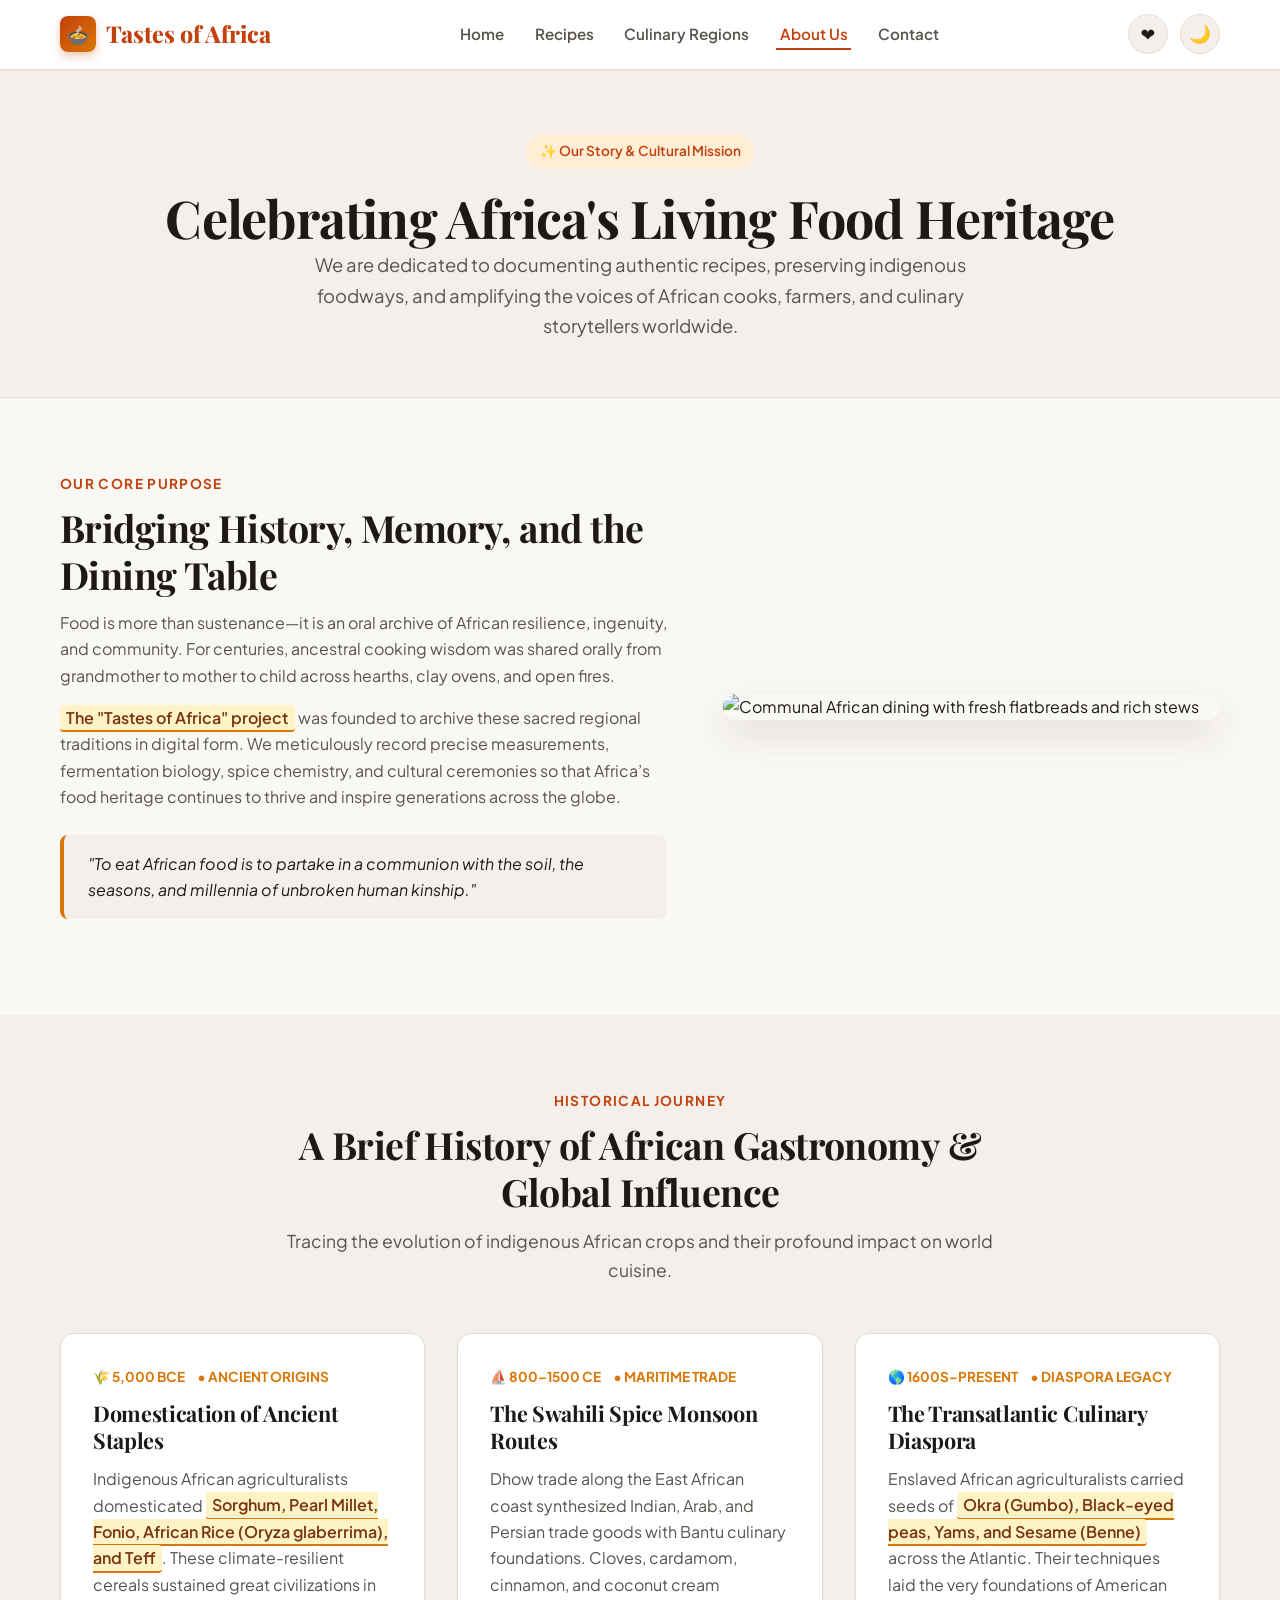
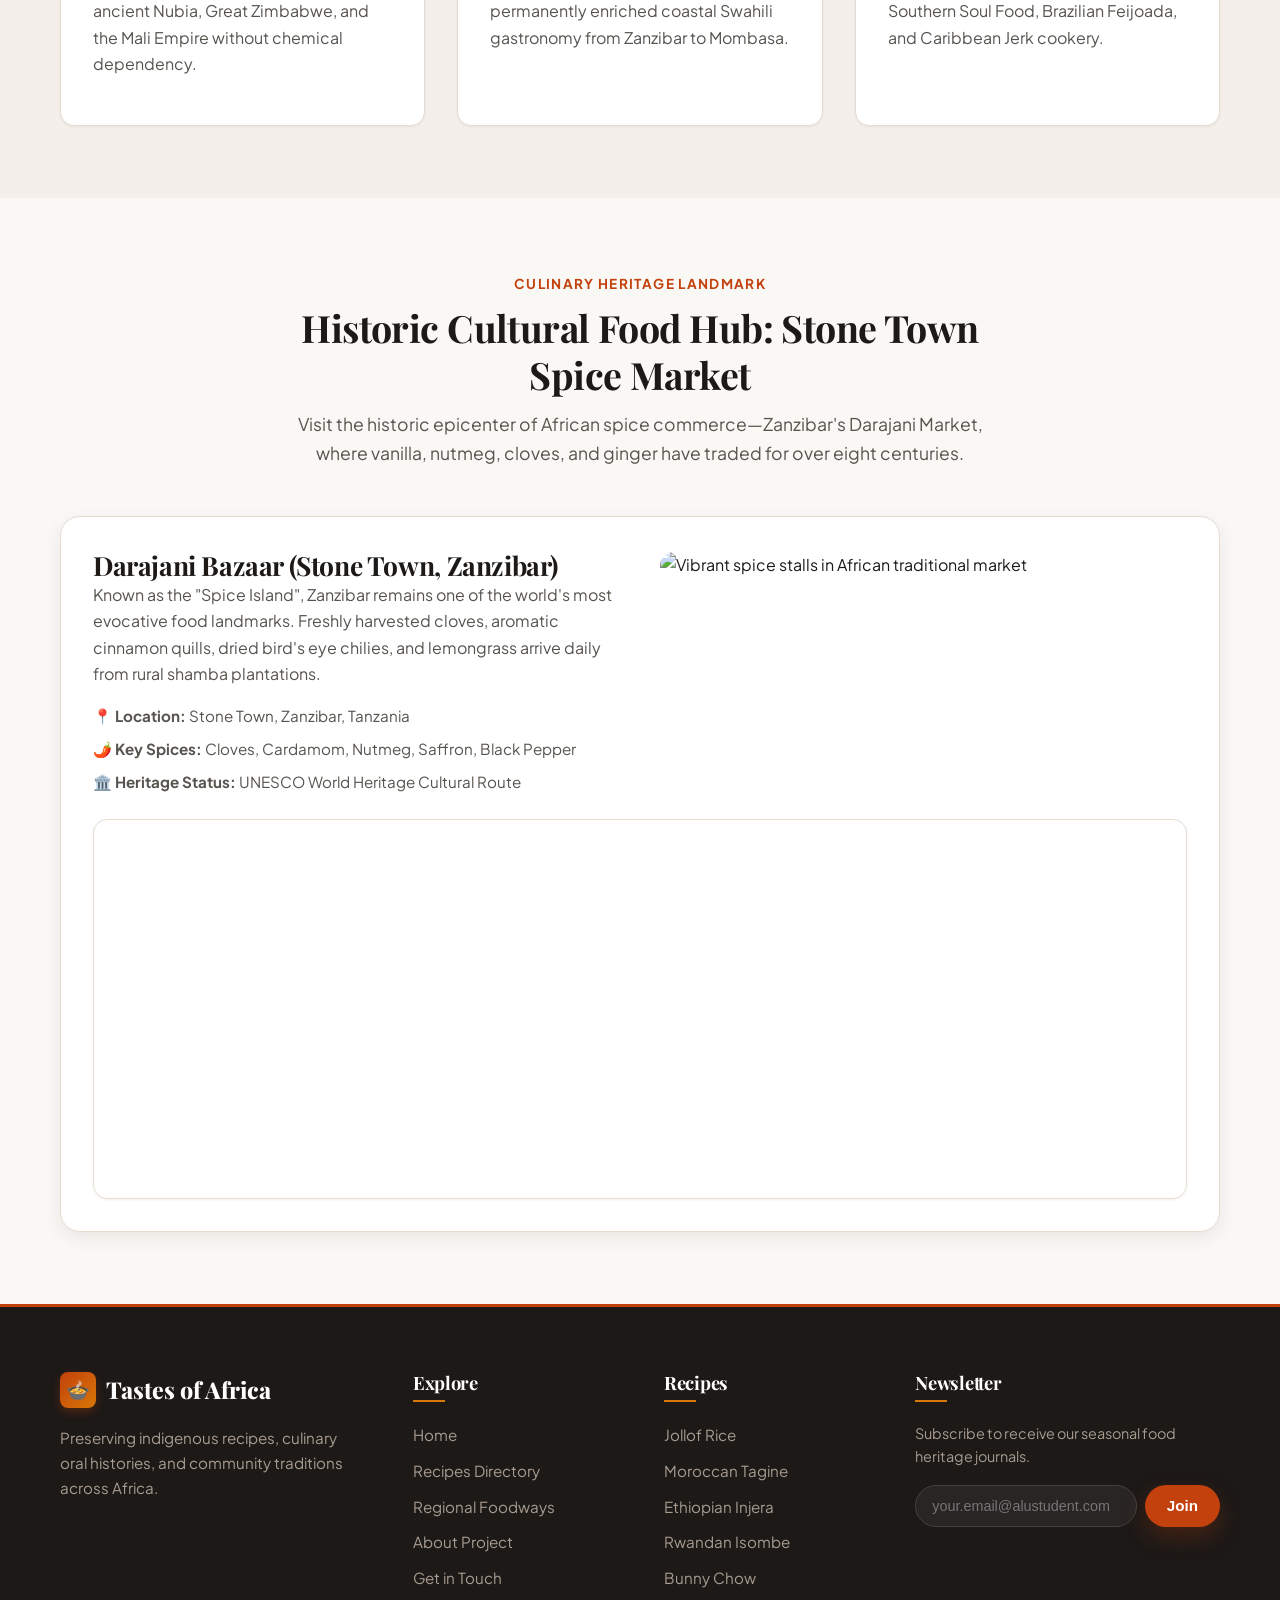
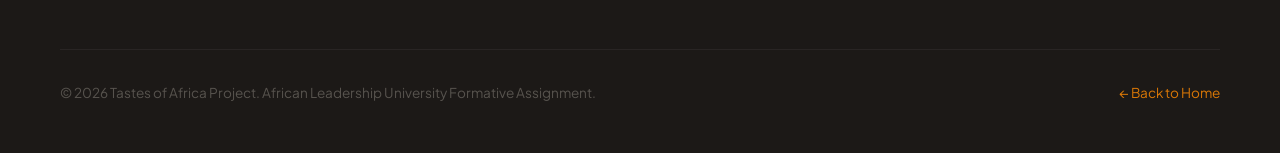
==== about.html @ 82d08624 "feat: complete Tastes of Africa multi-page website with semantic HTML5, CSS3 spice theme, and intera" ====
<!DOCTYPE html>
<html lang="en">
<head>
  <meta charset="UTF-8">
  <meta name="viewport" content="width=device-width, initial-scale=1.0">
  <meta name="description" content="About Tastes of Africa - Our mission to document, celebrate, and preserve Africa's rich gastronomic heritage, ancestral agricultural wisdom, and culinary diaspora.">
  <title>About Us | Tastes of Africa Project</title>
  <link rel="stylesheet" href="styles.css">
  <link rel="icon" href="data:image/svg+xml,<svg xmlns='http://www.w3.org/2000/svg' viewBox='0 0 100 100'><text y='.9em' font-size='90'>🌍</text></svg>">
</head>
<body>

  <!-- Navigation Header -->
  <header class="site-header" role="banner">
    <div class="container navbar">
      <a href="index.html" class="brand-logo" aria-label="Tastes of Africa Homepage">
        <span class="brand-icon" aria-hidden="true">🍲</span>
        <span>Tastes of Africa</span>
      </a>

      <button class="mobile-nav-toggle" id="mobileNavToggle" aria-label="Toggle navigation menu" aria-expanded="false">
        ☰
      </button>

      <nav role="navigation" aria-label="Main Navigation">
        <ul class="nav-menu" id="navMenu">
          <li><a href="index.html" class="nav-link">Home</a></li>
          <li><a href="recipes.html" class="nav-link">Recipes</a></li>
          <li><a href="regions.html" class="nav-link">Culinary Regions</a></li>
          <li><a href="about.html" class="nav-link active">About Us</a></li>
          <li><a href="contact.html" class="nav-link">Contact</a></li>
        </ul>
      </nav>

      <div class="nav-actions">
        <a href="recipes.html" class="btn-icon" title="View Saved Favorites" aria-label="View Saved Favorites">
          ❤️<span id="favoritesCountBadge" class="pill-badge" style="display:none; font-size:0.7rem; padding: 2px 6px; margin-left: 2px;">0</span>
        </a>
        <button id="themeToggleBtn" class="btn-icon" aria-label="Toggle dark and light theme">
          🌙
        </button>
      </div>
    </div>
  </header>

  <main id="mainContent">

    <!-- About Header Hero -->
    <section class="section-muted" style="padding-block: 4rem 2.5rem; border-bottom: 1px solid var(--border-color);">
      <div class="container text-center" style="text-align: center;">
        <span class="pill-badge" style="background:var(--primary-light); color:var(--primary-terracotta); margin-bottom: 1rem; display:inline-block;">
          ✨ Our Story & Cultural Mission
        </span>
        <h1>Celebrating Africa's Living Food Heritage</h1>
        <p style="max-width: 720px; margin-inline: auto; font-size: 1.15rem;">
          We are dedicated to documenting authentic recipes, preserving indigenous foodways, and amplifying the voices of African cooks, farmers, and culinary storytellers worldwide.
        </p>
      </div>
    </section>

    <!-- Mission Statement Section -->
    <section class="section">
      <div class="container">
        <div style="display:grid; grid-template-columns: 1.1fr 0.9fr; gap: 3.5rem; align-items:center;">
          <div>
            <span class="tagline" style="color:var(--primary-terracotta); text-transform:uppercase; font-weight:700; letter-spacing:0.1em; font-size:0.85rem; display:inline-block; margin-bottom:0.5rem;">
              Our Core Purpose
            </span>
            <h2>Bridging History, Memory, and the Dining Table</h2>
            <p>
              Food is more than sustenance—it is an oral archive of African resilience, ingenuity, and community. For centuries, ancestral cooking wisdom was shared orally from grandmother to mother to child across hearths, clay ovens, and open fires.
            </p>
            <p>
              <mark>The "Tastes of Africa" project</mark> was founded to archive these sacred regional traditions in digital form. We meticulously record precise measurements, fermentation biology, spice chemistry, and cultural ceremonies so that Africa’s food heritage continues to thrive and inspire generations across the globe.
            </p>
            <blockquote style="border-left: 4px solid var(--saffron-gold); padding: 1rem 1.5rem; background: var(--bg-subtle); border-radius: var(--radius-sm); margin-block: 1.5rem; font-style: italic; color: var(--text-primary);">
              "To eat African food is to partake in a communion with the soil, the seasons, and millennia of unbroken human kinship."
            </blockquote>
          </div>

          <div>
            <div style="border-radius:var(--radius-lg); overflow:hidden; box-shadow:var(--shadow-lg);">
              <img src="https://images.unsplash.com/photo-1541518763669-27fef04b14ea?auto=format&fit=crop&w=1000&q=80" alt="Communal African dining with fresh flatbreads and rich stews" loading="lazy">
            </div>
          </div>
        </div>
      </div>
    </section>

    <!-- Historical Timeline Section (<article>) -->
    <section class="section section-muted">
      <div class="container">
        <div class="section-header">
          <span class="tagline">Historical Journey</span>
          <h2>A Brief History of African Gastronomy & Global Influence</h2>
          <p>Tracing the evolution of indigenous African crops and their profound impact on world cuisine.</p>
        </div>

        <div class="card-grid">

          <article class="trend-card">
            <div class="trend-meta">
              <span>🌾 5,000 BCE</span>
              <span>• Ancient Origins</span>
            </div>
            <h3 class="trend-title">Domestication of Ancient Staples</h3>
            <p>
              Indigenous African agriculturalists domesticated <mark>Sorghum, Pearl Millet, Fonio, African Rice (Oryza glaberrima), and Teff</mark>. These climate-resilient cereals sustained great civilizations in ancient Nubia, Great Zimbabwe, and the Mali Empire without chemical dependency.
            </p>
          </article>

          <article class="trend-card">
            <div class="trend-meta">
              <span>⛵ 800–1500 CE</span>
              <span>• Maritime Trade</span>
            </div>
            <h3 class="trend-title">The Swahili Spice Monsoon Routes</h3>
            <p>
              Dhow trade along the East African coast synthesized Indian, Arab, and Persian trade goods with Bantu culinary foundations. Cloves, cardamom, cinnamon, and coconut cream permanently enriched coastal Swahili gastronomy from Zanzibar to Mombasa.
            </p>
          </article>

          <article class="trend-card">
            <div class="trend-meta">
              <span>🌎 1600s–Present</span>
              <span>• Diaspora Legacy</span>
            </div>
            <h3 class="trend-title">The Transatlantic Culinary Diaspora</h3>
            <p>
              Enslaved African agriculturalists carried seeds of <mark>Okra (Gumbo), Black-eyed peas, Yams, and Sesame (Benne)</mark> across the Atlantic. Their techniques laid the very foundations of American Southern Soul Food, Brazilian Feijoada, and Caribbean Jerk cookery.
            </p>
          </article>

        </div>
      </div>
    </section>

    <!-- Cultural Food Landmark Section (Embedded Google Map) -->
    <section class="section" aria-labelledby="landmarkTitle">
      <div class="container">
        <div class="section-header">
          <span class="tagline">Culinary Heritage Landmark</span>
          <h2 id="landmarkTitle">Historic Cultural Food Hub: Stone Town Spice Market</h2>
          <p>
            Visit the historic epicenter of African spice commerce—Zanzibar's Darajani Market, where vanilla, nutmeg, cloves, and ginger have traded for over eight centuries.
          </p>
        </div>

        <div style="background:var(--bg-surface); border:1px solid var(--border-color); border-radius:var(--radius-lg); overflow:hidden; box-shadow:var(--shadow-md); padding:2rem;">
          <div style="display:grid; grid-template-columns: 1fr 1fr; gap:2.5rem; align-items:center; margin-bottom:1.5rem;">
            <div>
              <h3>Darajani Bazaar (Stone Town, Zanzibar)</h3>
              <p>
                Known as the "Spice Island", Zanzibar remains one of the world's most evocative food landmarks. Freshly harvested cloves, aromatic cinnamon quills, dried bird's eye chilies, and lemongrass arrive daily from rural shamba plantations.
              </p>
              <ul style="list-style:none; padding:0; margin-top:1rem; color:var(--text-secondary); font-size:0.95rem;">
                <li style="margin-bottom:0.5rem;">📍 <strong>Location:</strong> Stone Town, Zanzibar, Tanzania</li>
                <li style="margin-bottom:0.5rem;">🌶️ <strong>Key Spices:</strong> Cloves, Cardamom, Nutmeg, Saffron, Black Pepper</li>
                <li>🏛️ <strong>Heritage Status:</strong> UNESCO World Heritage Cultural Route</li>
              </ul>
            </div>
            <div style="border-radius:var(--radius-md); overflow:hidden; height:240px;">
              <img src="https://images.unsplash.com/photo-1596040033229-a9821ebd058d?auto=format&fit=crop&w=800&q=80" alt="Vibrant spice stalls in African traditional market" style="width:100%; height:100%; object-fit:cover;" loading="lazy">
            </div>
          </div>

          <!-- Embedded Google Map -->
          <div class="map-container" style="height:380px;">
            <iframe 
              src="https://www.google.com/maps/embed?pb=!1m18!1m12!1m3!1d3962.083838520286!2d39.1915444!3d-6.1627447!2m3!1f0!2f0!3f0!3m2!1i1024!2i768!4f13.1!3m3!1m2!1s0x185cd05bcece9e51%3A0xe9684c56da3fa0c5!2sDarajani%20Market!5e0!3m2!1sen!2srw!4v1700000000000!5m2!1sen!2srw" 
              title="Google Map showing Stone Town Darajani Spice Market in Zanzibar" 
              allowfullscreen="" 
              loading="lazy" 
              referrerpolicy="no-referrer-when-downgrade">
            </iframe>
          </div>
        </div>
      </div>
    </section>

  </main>

  <!-- Site Footer -->
  <footer class="site-footer" role="contentinfo">
    <div class="container">
      <div class="footer-grid">

        <div class="footer-col">
          <a href="index.html" class="brand-logo" style="color:#FFFFFF; margin-bottom:1rem; display:inline-flex;">
            <span class="brand-icon">🍲</span>
            <span>Tastes of Africa</span>
          </a>
          <p style="color:#A89C90; font-size:0.95rem;">
            Preserving indigenous recipes, culinary oral histories, and community traditions across Africa.
          </p>
        </div>

        <div class="footer-col">
          <h4>Explore</h4>
          <ul class="footer-links">
            <li><a href="index.html">Home</a></li>
            <li><a href="recipes.html">Recipes Directory</a></li>
            <li><a href="regions.html">Regional Foodways</a></li>
            <li><a href="about.html">About Project</a></li>
            <li><a href="contact.html">Get in Touch</a></li>
          </ul>
        </div>

        <div class="footer-col">
          <h4>Recipes</h4>
          <ul class="footer-links">
            <li><a href="jollof-rice.html">Jollof Rice</a></li>
            <li><a href="tagine.html">Moroccan Tagine</a></li>
            <li><a href="injera.html">Ethiopian Injera</a></li>
            <li><a href="isombe.html">Rwandan Isombe</a></li>
            <li><a href="bunny-chow.html">Bunny Chow</a></li>
          </ul>
        </div>

        <div class="footer-col">
          <h4>Newsletter</h4>
          <p style="color:#A89C90; font-size:0.9rem;">
            Subscribe to receive our seasonal food heritage journals.
          </p>
          <form class="newsletter-form">
            <input type="email" placeholder="your.email@alustudent.com" required>
            <button type="submit" class="btn btn-primary" style="padding:0.65rem 1.25rem;">Join</button>
          </form>
        </div>

      </div>

      <div class="footer-bottom">
        <p>© 2026 Tastes of Africa Project. African Leadership University Formative Assignment.</p>
        <p><a href="index.html" style="color:var(--saffron-gold);">← Back to Home</a></p>
      </div>
    </div>
  </footer>

  <script src="script.js"></script>
</body>
</html>
---- styles.css ----
/* ==========================================================================
   Tastes of Africa - Master Stylesheet
   Theme: African Culinary Heritage (Warm Spices, Earthy Terracotta, Saffron Gold)
   ========================================================================== */

@import url('https://fonts.googleapis.com/css2?family=Playfair+Display:ital,wght@0,600;0,700;0,800;1,600&family=Plus+Jakarta+Sans:wght@400;500;600;700&display=swap');

/* --- Custom CSS Variables & Themes --- */
:root {
  /* Spice Palette */
  --primary-terracotta: #C2410C;
  --primary-hover: #9A3412;
  --primary-light: #FFEDD5;
  --saffron-gold: #D97706;
  --saffron-light: #FEF3C7;
  --clove-brown: #78350F;
  --moringa-green: #15803D;
  --moringa-light: #DCFCE7;
  --paprika-red: #DC2626;

  /* Surfaces & Neutral Tints (Light Mode) */
  --bg-primary: #FAF8F5;
  --bg-surface: #FFFFFF;
  --bg-surface-elevated: #FFFFFF;
  --bg-subtle: #F4EFEA;
  --border-color: #E6DCD2;
  --border-focus: #C2410C;

  /* Text Colors */
  --text-primary: #1C1917;
  --text-secondary: #57534E;
  --text-muted: #78716C;
  --text-on-accent: #FFFFFF;

  /* Shadows & Radius */
  --shadow-sm: 0 1px 3px rgba(41, 23, 10, 0.06);
  --shadow-md: 0 6px 18px rgba(41, 23, 10, 0.08);
  --shadow-lg: 0 16px 36px rgba(41, 23, 10, 0.12);
  --shadow-accent: 0 10px 24px rgba(194, 65, 12, 0.25);
  --radius-sm: 8px;
  --radius-md: 14px;
  --radius-lg: 20px;
  --radius-full: 9999px;

  /* Typography */
  --font-heading: 'Playfair Display', Georgia, serif;
  --font-body: 'Plus Jakarta Sans', system-ui, -apple-system, sans-serif;
  --transition-speed: 0.25s;
}

/* Dark Mode Variables */
[data-theme="dark"] {
  --bg-primary: #12100E;
  --bg-surface: #1C1814;
  --bg-surface-elevated: #26211C;
  --bg-subtle: #241E18;
  --border-color: #383028;
  --border-focus: #EA580C;

  --text-primary: #F5EFEB;
  --text-secondary: #D6CBC1;
  --text-muted: #A89C90;

  --primary-light: rgba(194, 65, 12, 0.25);
  --saffron-light: rgba(217, 119, 6, 0.25);
  --shadow-sm: 0 1px 3px rgba(0, 0, 0, 0.3);
  --shadow-md: 0 6px 18px rgba(0, 0, 0, 0.45);
  --shadow-lg: 0 16px 36px rgba(0, 0, 0, 0.6);
}

/* --- Base & Reset --- */
*, *::before, *::after {
  box-sizing: border-box;
  margin: 0;
  padding: 0;
}

html {
  font-size: 16px;
  scroll-behavior: smooth;
}

body {
  font-family: var(--font-body);
  color: var(--text-primary);
  background-color: var(--bg-primary);
  line-height: 1.65;
  transition: background-color var(--transition-speed) ease, color var(--transition-speed) ease;
  min-height: 100vh;
  display: flex;
  flex-direction: column;
}

/* Typography Headings */
h1, h2, h3, h4, h5, h6 {
  font-family: var(--font-heading);
  color: var(--text-primary);
  line-height: 1.25;
  font-weight: 700;
  letter-spacing: -0.015em;
}

h1 { font-size: clamp(2rem, 5vw, 3.25rem); }
h2 { font-size: clamp(1.65rem, 3.5vw, 2.35rem); margin-bottom: 0.75rem; }
h3 { font-size: clamp(1.25rem, 2.5vw, 1.65rem); }

p {
  margin-bottom: 1rem;
  color: var(--text-secondary);
}

a {
  color: var(--primary-terracotta);
  text-decoration: none;
  transition: color var(--transition-speed) ease;
}

a:hover, a:focus-visible {
  color: var(--primary-hover);
  text-decoration: underline;
}

img {
  max-width: 100%;
  height: auto;
  display: block;
}

/* Custom Highlight Mark */
mark {
  background: var(--saffron-light);
  color: var(--clove-brown);
  padding: 0.15em 0.4em;
  border-radius: 4px;
  font-weight: 600;
  border-bottom: 2px solid var(--saffron-gold);
}

[data-theme="dark"] mark {
  color: #FEF3C7;
  border-bottom-color: #F59E0B;
}

/* Layout Utilities */
.container {
  width: 100%;
  max-width: 1200px;
  margin-inline: auto;
  padding-inline: 1.25rem;
}

.section {
  padding-block: 4.5rem;
}

.section-muted {
  background-color: var(--bg-subtle);
}

.section-header {
  text-align: center;
  max-width: 720px;
  margin-inline: auto;
  margin-bottom: 3rem;
}

.section-header .tagline {
  color: var(--primary-terracotta);
  text-transform: uppercase;
  font-weight: 700;
  letter-spacing: 0.1em;
  font-size: 0.85rem;
  margin-bottom: 0.5rem;
  display: inline-block;
}

.section-header p {
  font-size: 1.1rem;
  margin-bottom: 0;
}

/* --- Navigation Header --- */
.site-header {
  position: sticky;
  top: 0;
  z-index: 100;
  background-color: var(--bg-surface);
  border-bottom: 1px solid var(--border-color);
  box-shadow: var(--shadow-sm);
  transition: background-color var(--transition-speed) ease, border-color var(--transition-speed) ease;
}

.navbar {
  display: flex;
  align-items: center;
  justify-content: space-between;
  padding-block: 0.9rem;
}

.brand-logo {
  display: flex;
  align-items: center;
  gap: 0.65rem;
  font-family: var(--font-heading);
  font-size: 1.45rem;
  font-weight: 800;
  color: var(--primary-terracotta);
  text-decoration: none;
}

.brand-logo:hover {
  text-decoration: none;
}

.brand-icon {
  width: 2.25rem;
  height: 2.25rem;
  background: linear-gradient(135deg, var(--primary-terracotta), var(--saffron-gold));
  color: #FFFFFF;
  border-radius: var(--radius-sm);
  display: grid;
  place-items: center;
  font-size: 1.2rem;
  box-shadow: 0 4px 10px rgba(194, 65, 12, 0.3);
}

.nav-menu {
  display: flex;
  align-items: center;
  gap: 1.5rem;
  list-style: none;
}

.nav-link {
  font-weight: 600;
  color: var(--text-secondary);
  padding: 0.4rem 0.2rem;
  position: relative;
  text-decoration: none;
  font-size: 0.95rem;
}

.nav-link:hover, .nav-link:focus-visible {
  color: var(--primary-terracotta);
  text-decoration: none;
}

.nav-link.active {
  color: var(--primary-terracotta);
}

.nav-link::after {
  content: '';
  position: absolute;
  bottom: 0;
  left: 0;
  width: 0;
  height: 2px;
  background-color: var(--primary-terracotta);
  transition: width var(--transition-speed) ease;
}

.nav-link:hover::after, .nav-link.active::after {
  width: 100%;
}

.nav-actions {
  display: flex;
  align-items: center;
  gap: 0.75rem;
}

/* Theme Toggle Button */
.btn-icon {
  background: var(--bg-subtle);
  border: 1px solid var(--border-color);
  color: var(--text-primary);
  width: 2.5rem;
  height: 2.5rem;
  border-radius: var(--radius-full);
  display: grid;
  place-items: center;
  cursor: pointer;
  transition: all var(--transition-speed) ease;
  font-size: 1.1rem;
}

.btn-icon:hover {
  background: var(--primary-light);
  color: var(--primary-terracotta);
  border-color: var(--primary-terracotta);
}

/* Mobile Nav Toggle */
.mobile-nav-toggle {
  display: none;
  background: transparent;
  border: none;
  font-size: 1.5rem;
  color: var(--text-primary);
  cursor: pointer;
  padding: 0.25rem;
}

/* --- Hero Section --- */
.hero-section {
  position: relative;
  min-height: 85vh;
  display: flex;
  align-items: center;
  background: linear-gradient(rgba(28, 25, 23, 0.7), rgba(28, 25, 23, 0.85)),
              url('https://images.unsplash.com/photo-1541518763669-27fef04b14ea?auto=format&fit=crop&w=1920&q=80') center/cover no-repeat;
  color: #FFFFFF;
  padding-block: 5rem;
}

.hero-grid {
  display: grid;
  grid-template-columns: 1.15fr 0.85fr;
  gap: 3.5rem;
  align-items: center;
}

.hero-content h1 {
  color: #FFFFFF;
  margin-bottom: 1.25rem;
}

.hero-content p {
  color: #E7E0D8;
  font-size: 1.2rem;
  margin-bottom: 2rem;
  max-width: 580px;
}

.hero-badges {
  display: flex;
  flex-wrap: wrap;
  gap: 0.75rem;
  margin-bottom: 1.75rem;
}

.pill-badge {
  background: rgba(255, 255, 255, 0.15);
  backdrop-filter: blur(8px);
  border: 1px solid rgba(255, 255, 255, 0.25);
  color: #FFFFFF;
  font-size: 0.85rem;
  font-weight: 600;
  padding: 0.35rem 0.85rem;
  border-radius: var(--radius-full);
}

.hero-cta-group {
  display: flex;
  gap: 1rem;
  flex-wrap: wrap;
}

/* Video Frame Wrapper (16:9 Aspect Ratio) */
.video-responsive-wrapper {
  position: relative;
  width: 100%;
  padding-bottom: 56.25%; /* 16:9 ratio */
  height: 0;
  overflow: hidden;
  border-radius: var(--radius-lg);
  box-shadow: var(--shadow-lg);
  border: 2px solid rgba(255, 255, 255, 0.15);
  background-color: #000000;
}

.video-responsive-wrapper iframe {
  position: absolute;
  top: 0;
  left: 0;
  width: 100%;
  height: 100%;
  border: 0;
}

/* Button Styles */
.btn {
  display: inline-flex;
  align-items: center;
  justify-content: center;
  gap: 0.5rem;
  padding: 0.75rem 1.65rem;
  font-weight: 700;
  font-size: 0.95rem;
  border-radius: var(--radius-full);
  text-decoration: none;
  cursor: pointer;
  transition: all var(--transition-speed) ease;
  border: 2px solid transparent;
}

.btn-primary {
  background-color: var(--primary-terracotta);
  color: #FFFFFF;
  box-shadow: var(--shadow-accent);
}

.btn-primary:hover, .btn-primary:focus-visible {
  background-color: var(--primary-hover);
  color: #FFFFFF;
  transform: translateY(-2px);
  box-shadow: 0 12px 24px rgba(194, 65, 12, 0.35);
  text-decoration: none;
}

.btn-outline-light {
  background: transparent;
  color: #FFFFFF;
  border-color: rgba(255, 255, 255, 0.5);
}

.btn-outline-light:hover {
  background: #FFFFFF;
  color: var(--text-primary);
  border-color: #FFFFFF;
  text-decoration: none;
}

.btn-outline {
  background: transparent;
  color: var(--primary-terracotta);
  border-color: var(--primary-terracotta);
}

.btn-outline:hover {
  background: var(--primary-terracotta);
  color: #FFFFFF;
  text-decoration: none;
}

/* --- Filter Bar Component --- */
.filter-bar {
  display: flex;
  justify-content: center;
  flex-wrap: wrap;
  gap: 0.65rem;
  margin-bottom: 2.75rem;
}

.filter-btn {
  background: var(--bg-surface);
  border: 1px solid var(--border-color);
  color: var(--text-secondary);
  padding: 0.55rem 1.25rem;
  border-radius: var(--radius-full);
  font-weight: 600;
  font-size: 0.9rem;
  cursor: pointer;
  transition: all var(--transition-speed) ease;
}

.filter-btn:hover {
  border-color: var(--primary-terracotta);
  color: var(--primary-terracotta);
}

.filter-btn.active {
  background: var(--primary-terracotta);
  color: #FFFFFF;
  border-color: var(--primary-terracotta);
  box-shadow: 0 4px 12px rgba(194, 65, 12, 0.3);
}

/* --- Card Grids --- */
.card-grid {
  display: grid;
  grid-template-columns: repeat(auto-fill, minmax(320px, 1fr));
  gap: 2rem;
}

/* Dish Card (<figure> + <figcaption>) */
.recipe-card {
  background: var(--bg-surface);
  border-radius: var(--radius-md);
  border: 1px solid var(--border-color);
  overflow: hidden;
  box-shadow: var(--shadow-sm);
  transition: transform var(--transition-speed) ease, box-shadow var(--transition-speed) ease;
  display: flex;
  flex-direction: column;
  position: relative;
}

.recipe-card:hover {
  transform: translateY(-6px);
  box-shadow: var(--shadow-md);
  border-color: rgba(194, 65, 12, 0.3);
}

.card-image-wrap {
  position: relative;
  width: 100%;
  height: 220px;
  overflow: hidden;
  background-color: var(--bg-subtle);
}

.card-image-wrap img {
  width: 100%;
  height: 100%;
  object-fit: cover;
  transition: transform 0.4s ease;
}

.recipe-card:hover .card-image-wrap img {
  transform: scale(1.05);
}

.card-badge {
  position: absolute;
  top: 1rem;
  left: 1rem;
  background: var(--primary-terracotta);
  color: #FFFFFF;
  font-size: 0.75rem;
  font-weight: 700;
  text-transform: uppercase;
  letter-spacing: 0.05em;
  padding: 0.3rem 0.7rem;
  border-radius: var(--radius-sm);
  box-shadow: var(--shadow-sm);
}

/* Favorite Heart Button */
.btn-favorite {
  position: absolute;
  top: 1rem;
  right: 1rem;
  background: rgba(255, 255, 255, 0.9);
  backdrop-filter: blur(6px);
  border: 1px solid rgba(0, 0, 0, 0.08);
  width: 2.25rem;
  height: 2.25rem;
  border-radius: var(--radius-full);
  display: grid;
  place-items: center;
  font-size: 1.15rem;
  cursor: pointer;
  transition: transform 0.2s ease, background-color 0.2s ease;
  z-index: 2;
}

.btn-favorite:hover {
  transform: scale(1.15);
  background: #FFFFFF;
}

.btn-favorite.is-favorite {
  background: #FEE2E2;
  border-color: #F87171;
  color: var(--paprika-red);
}

.card-body {
  padding: 1.5rem;
  display: flex;
  flex-direction: column;
  flex-grow: 1;
}

.card-meta {
  display: flex;
  align-items: center;
  justify-content: space-between;
  font-size: 0.85rem;
  color: var(--text-muted);
  margin-bottom: 0.5rem;
}

.card-title {
  margin-bottom: 0.5rem;
  font-size: 1.35rem;
}

.card-desc {
  font-size: 0.95rem;
  margin-bottom: 1.25rem;
  flex-grow: 1;
}

.card-footer {
  margin-top: auto;
  padding-top: 1rem;
  border-top: 1px solid var(--border-color);
  display: flex;
  align-items: center;
  justify-content: space-between;
}

/* Region Cards */
.region-card {
  position: relative;
  height: 380px;
  border-radius: var(--radius-md);
  overflow: hidden;
  box-shadow: var(--shadow-md);
  display: flex;
  align-items: flex-end;
  color: #FFFFFF;
}

.region-card img {
  position: absolute;
  inset: 0;
  width: 100%;
  height: 100%;
  object-fit: cover;
  transition: transform 0.5s ease;
}

.region-card:hover img {
  transform: scale(1.08);
}

.region-overlay {
  position: relative;
  z-index: 1;
  padding: 2rem 1.5rem;
  background: linear-gradient(to top, rgba(18, 16, 14, 0.95) 0%, rgba(18, 16, 14, 0.5) 60%, transparent 100%);
  width: 100%;
}

.region-overlay h3 {
  color: #FFFFFF;
  margin-bottom: 0.4rem;
}

.region-overlay p {
  color: #E7E0D8;
  font-size: 0.95rem;
  margin-bottom: 1rem;
}

/* Articles / Trends (<article>) */
.trend-card {
  background: var(--bg-surface);
  border-radius: var(--radius-md);
  padding: 2rem;
  border: 1px solid var(--border-color);
  box-shadow: var(--shadow-sm);
  display: flex;
  flex-direction: column;
}

.trend-meta {
  display: flex;
  align-items: center;
  gap: 0.75rem;
  font-size: 0.85rem;
  color: var(--saffron-gold);
  font-weight: 700;
  text-transform: uppercase;
  margin-bottom: 0.75rem;
}

.trend-title {
  font-size: 1.35rem;
  margin-bottom: 0.75rem;
}

/* --- Recipe Details Page Components --- */
.recipe-header-hero {
  padding-block: 3.5rem 2rem;
  background-color: var(--bg-subtle);
  border-bottom: 1px solid var(--border-color);
}

.recipe-header-grid {
  display: grid;
  grid-template-columns: 1fr 1fr;
  gap: 3rem;
  align-items: center;
}

.recipe-hero-image {
  border-radius: var(--radius-lg);
  overflow: hidden;
  box-shadow: var(--shadow-md);
  height: 400px;
}

.recipe-hero-image img {
  width: 100%;
  height: 100%;
  object-fit: cover;
}

.recipe-quick-stats {
  display: flex;
  gap: 1.5rem;
  margin-block: 1.5rem;
  padding-block: 1rem;
  border-block: 1px solid var(--border-color);
}

.stat-item {
  display: flex;
  flex-direction: column;
}

.stat-label {
  font-size: 0.8rem;
  color: var(--text-muted);
  text-transform: uppercase;
  letter-spacing: 0.05em;
  font-weight: 700;
}

.stat-value {
  font-size: 1.15rem;
  font-weight: 700;
  color: var(--text-primary);
}

/* Interactive Servings Scaler */
.servings-scaler {
  display: flex;
  align-items: center;
  gap: 1rem;
  background: var(--bg-surface);
  padding: 0.65rem 1.25rem;
  border-radius: var(--radius-full);
  border: 1px solid var(--border-color);
  width: fit-content;
  margin-bottom: 1.5rem;
}

.scaler-btn {
  width: 2rem;
  height: 2rem;
  border-radius: var(--radius-full);
  border: 1px solid var(--border-color);
  background: var(--bg-subtle);
  color: var(--text-primary);
  font-weight: 800;
  font-size: 1.1rem;
  cursor: pointer;
  display: grid;
  place-items: center;
  transition: all var(--transition-speed) ease;
}

.scaler-btn:hover {
  background: var(--primary-terracotta);
  color: #FFFFFF;
  border-color: var(--primary-terracotta);
}

.servings-count {
  font-weight: 700;
  color: var(--primary-terracotta);
}

/* Styled Lists */
.recipe-content-grid {
  display: grid;
  grid-template-columns: 1fr 1.6fr;
  gap: 3.5rem;
  margin-block: 3.5rem;
}

.ingredients-box {
  background: var(--bg-surface);
  border: 1px solid var(--border-color);
  border-radius: var(--radius-md);
  padding: 2rem;
  box-shadow: var(--shadow-sm);
  height: fit-content;
}

.ingredients-list {
  list-style: none;
  margin-top: 1.25rem;
}

.ingredients-list li {
  padding-block: 0.65rem;
  border-bottom: 1px dashed var(--border-color);
  display: flex;
  justify-content: space-between;
  font-size: 0.95rem;
}

.ingredients-list li:last-child {
  border-bottom: none;
}

/* Expandable Cooking Steps (<details> + <summary>) */
.instructions-section details {
  background: var(--bg-surface);
  border: 1px solid var(--border-color);
  border-radius: var(--radius-sm);
  margin-bottom: 1rem;
  overflow: hidden;
  transition: border-color var(--transition-speed) ease;
}

.instructions-section details[open] {
  border-color: var(--primary-terracotta);
  box-shadow: var(--shadow-sm);
}

.instructions-section summary {
  padding: 1.15rem 1.5rem;
  font-weight: 700;
  font-size: 1.05rem;
  cursor: pointer;
  background-color: var(--bg-surface);
  display: flex;
  align-items: center;
  justify-content: space-between;
  user-select: none;
  transition: background-color var(--transition-speed) ease;
}

.instructions-section summary:hover {
  background-color: var(--bg-subtle);
}

.instructions-section summary::marker,
.instructions-section summary::-webkit-details-marker {
  display: none;
}

.instructions-section summary::after {
  content: '▼';
  font-size: 0.75rem;
  color: var(--primary-terracotta);
  transition: transform var(--transition-speed) ease;
}

.instructions-section details[open] summary::after {
  transform: rotate(180deg);
}

.step-content {
  padding: 1.25rem 1.5rem 1.5rem;
  border-top: 1px solid var(--border-color);
  color: var(--text-secondary);
}

/* Nutritional Table (<table>) */
.table-responsive {
  width: 100%;
  overflow-x: auto;
  margin-block: 2rem;
}

.nutrition-table {
  width: 100%;
  border-collapse: collapse;
  background: var(--bg-surface);
  border-radius: var(--radius-sm);
  overflow: hidden;
  box-shadow: var(--shadow-sm);
  border: 1px solid var(--border-color);
}

.nutrition-table th, .nutrition-table td {
  padding: 0.85rem 1.25rem;
  text-align: left;
  border-bottom: 1px solid var(--border-color);
}

.nutrition-table th {
  background-color: var(--bg-subtle);
  color: var(--text-primary);
  font-family: var(--font-heading);
  font-weight: 700;
}

.nutrition-table tr:nth-child(even) {
  background-color: rgba(244, 239, 234, 0.4);
}

[data-theme="dark"] .nutrition-table tr:nth-child(even) {
  background-color: rgba(36, 30, 24, 0.5);
}

/* Origin Map Wrapper */
.map-container {
  width: 100%;
  height: 360px;
  border-radius: var(--radius-md);
  overflow: hidden;
  box-shadow: var(--shadow-sm);
  border: 1px solid var(--border-color);
  margin-top: 1.5rem;
}

.map-container iframe {
  width: 100%;
  height: 100%;
  border: 0;
}

/* --- Contact Form Component --- */
.contact-wrapper {
  display: grid;
  grid-template-columns: 1fr 1fr;
  gap: 3.5rem;
  background: var(--bg-surface);
  border: 1px solid var(--border-color);
  border-radius: var(--radius-lg);
  padding: 3rem;
  box-shadow: var(--shadow-md);
}

.contact-info h3 {
  margin-bottom: 1rem;
}

.contact-details {
  list-style: none;
  margin-block: 1.5rem;
}

.contact-details li {
  display: flex;
  align-items: center;
  gap: 0.75rem;
  margin-bottom: 0.85rem;
  color: var(--text-secondary);
}

.form-group {
  margin-bottom: 1.35rem;
}

.form-group label {
  display: block;
  font-weight: 600;
  font-size: 0.9rem;
  margin-bottom: 0.4rem;
  color: var(--text-primary);
}

.form-control {
  width: 100%;
  padding: 0.8rem 1rem;
  font-family: var(--font-body);
  font-size: 0.95rem;
  border: 1.5px solid var(--border-color);
  border-radius: var(--radius-sm);
  background-color: var(--bg-primary);
  color: var(--text-primary);
  transition: all var(--transition-speed) ease;
}

.form-control:focus {
  outline: none;
  border-color: var(--border-focus);
  box-shadow: 0 0 0 3px rgba(194, 65, 12, 0.15);
  background-color: var(--bg-surface);
}

textarea.form-control {
  resize: vertical;
  min-height: 120px;
}

.char-counter {
  font-size: 0.8rem;
  color: var(--text-muted);
  text-align: right;
  margin-top: 0.25rem;
}

.form-feedback {
  font-size: 0.85rem;
  margin-top: 0.35rem;
  display: none;
}

.form-feedback.error {
  color: var(--paprika-red);
  display: block;
}

/* Success Banner */
.confirmation-card {
  display: none;
  background: var(--moringa-light);
  border: 2px solid var(--moringa-green);
  border-radius: var(--radius-md);
  padding: 2.5rem;
  text-align: center;
}

.confirmation-card h3 {
  color: var(--moringa-green);
  margin-bottom: 0.5rem;
}

.confirmation-card p {
  color: #166534;
  font-size: 1.05rem;
}

/* --- Footer --- */
.site-footer {
  background-color: #1C1917;
  color: #E7E0D8;
  margin-top: auto;
  padding-block: 4rem 2rem;
  border-top: 3px solid var(--primary-terracotta);
}

.footer-grid {
  display: grid;
  grid-template-columns: 1.5fr 1fr 1fr 1.5fr;
  gap: 3rem;
  margin-bottom: 3rem;
}

.footer-col h4 {
  color: #FFFFFF;
  font-size: 1.15rem;
  margin-bottom: 1.25rem;
  position: relative;
  padding-bottom: 0.5rem;
}

.footer-col h4::after {
  content: '';
  position: absolute;
  bottom: 0;
  left: 0;
  width: 32px;
  height: 2px;
  background-color: var(--saffron-gold);
}

.footer-links {
  list-style: none;
}

.footer-links li {
  margin-bottom: 0.6rem;
}

.footer-links a {
  color: #A89C90;
  font-size: 0.95rem;
  text-decoration: none;
}

.footer-links a:hover {
  color: var(--saffron-gold);
  text-decoration: underline;
}

.newsletter-form {
  display: flex;
  gap: 0.5rem;
  margin-top: 1rem;
}

.newsletter-form input[type="email"] {
  flex-grow: 1;
  padding: 0.65rem 1rem;
  border-radius: var(--radius-full);
  border: 1px solid #44403C;
  background: #292524;
  color: #FFFFFF;
  font-size: 0.9rem;
}

.newsletter-form input[type="email"]:focus {
  outline: none;
  border-color: var(--saffron-gold);
}

.footer-bottom {
  padding-top: 2rem;
  border-top: 1px solid #292524;
  display: flex;
  align-items: center;
  justify-content: space-between;
  font-size: 0.85rem;
  color: #78716C;
  flex-wrap: wrap;
  gap: 1rem;
}

/* --- Responsive Media Queries --- */
@media (max-width: 992px) {
  .hero-grid {
    grid-template-columns: 1fr;
    gap: 2.5rem;
  }

  .recipe-header-grid {
    grid-template-columns: 1fr;
  }

  .recipe-content-grid {
    grid-template-columns: 1fr;
    gap: 2.5rem;
  }

  .contact-wrapper {
    grid-template-columns: 1fr;
  }

  .footer-grid {
    grid-template-columns: 1fr 1fr;
  }
}

@media (max-width: 768px) {
  .mobile-nav-toggle {
    display: block;
  }

  .nav-menu {
    position: fixed;
    top: 60px;
    left: 0;
    right: 0;
    background-color: var(--bg-surface);
    flex-direction: column;
    padding: 2rem 1.5rem;
    box-shadow: var(--shadow-lg);
    border-bottom: 1px solid var(--border-color);
    clip-path: polygon(0 0, 100% 0, 100% 0, 0 0);
    transition: clip-path 0.3s ease;
    gap: 1.25rem;
  }

  .nav-menu.is-open {
    clip-path: polygon(0 0, 100% 0, 100% 100%, 0 100%);
  }

  .footer-grid {
    grid-template-columns: 1fr;
    gap: 2rem;
  }

  .footer-bottom {
    flex-direction: column;
    text-align: center;
  }
}
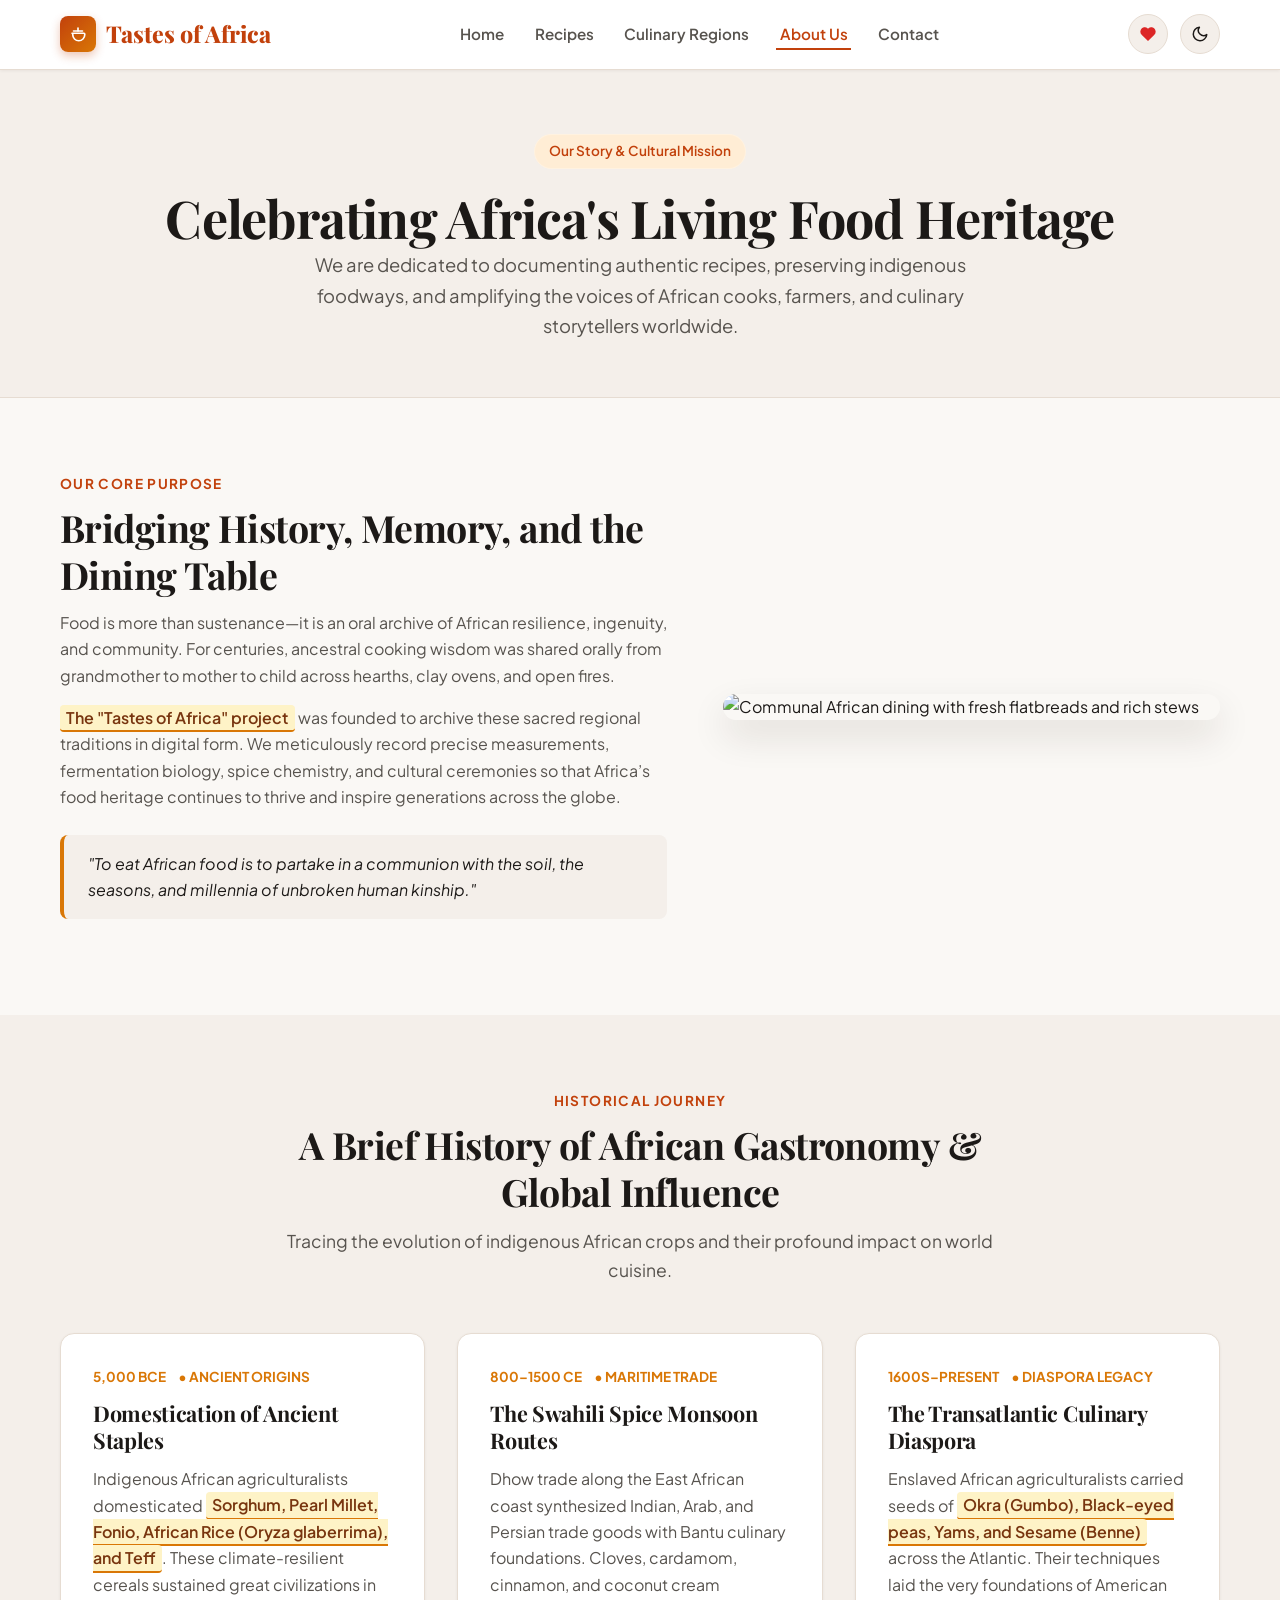
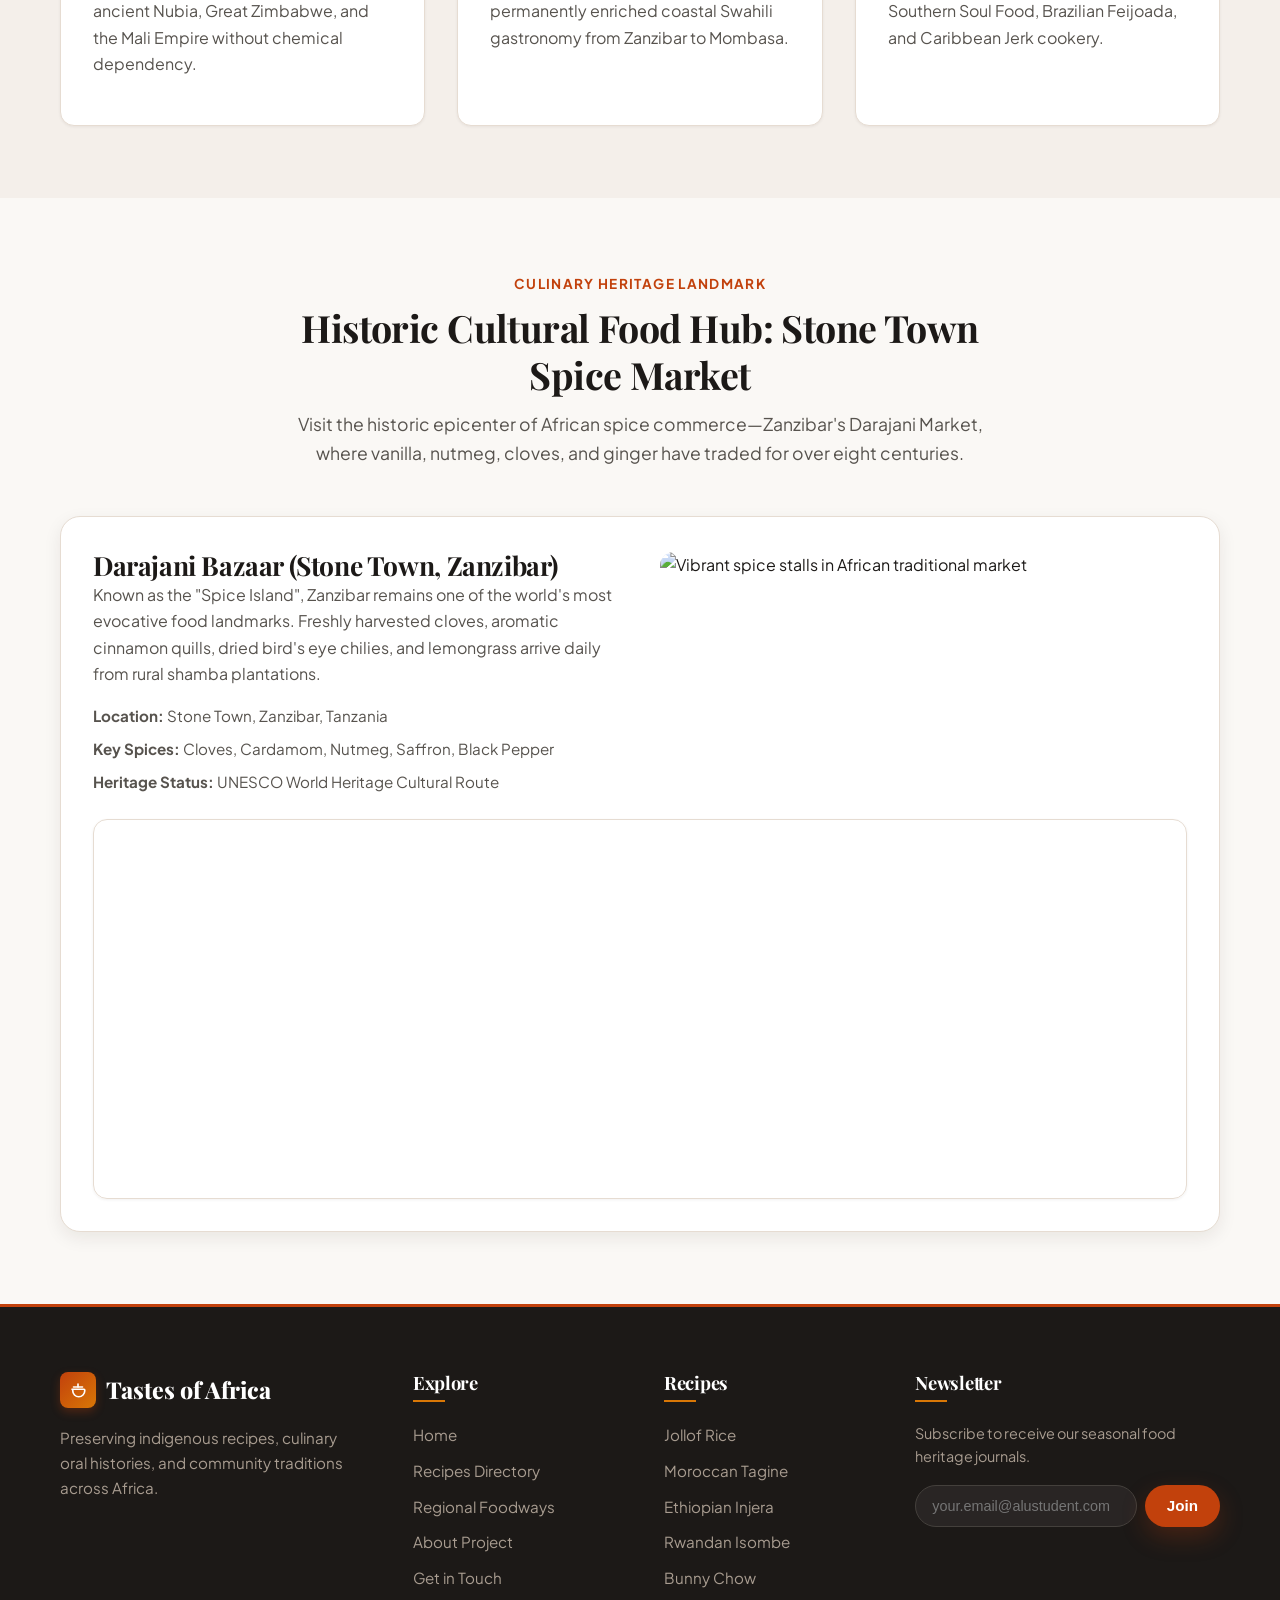
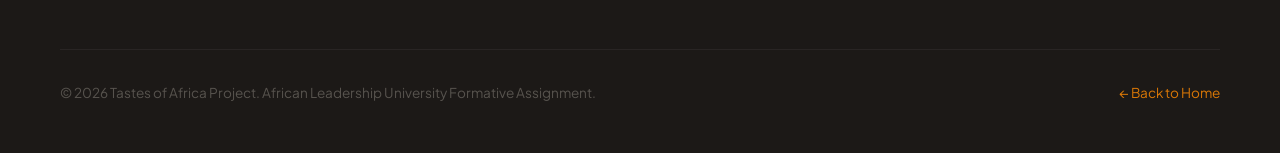
==== commit 78bab3d4: "style: replace emojis with clean SVG icons and professional typography" ====
--- a/about.html
+++ b/about.html
@@ -6,7 +6,7 @@
   <meta name="description" content="About Tastes of Africa - Our mission to document, celebrate, and preserve Africa's rich gastronomic heritage, ancestral agricultural wisdom, and culinary diaspora.">
   <title>About Us | Tastes of Africa Project</title>
   <link rel="stylesheet" href="styles.css">
-  <link rel="icon" href="data:image/svg+xml,<svg xmlns='http://www.w3.org/2000/svg' viewBox='0 0 100 100'><text y='.9em' font-size='90'>🌍</text></svg>">
+  <link rel="icon" href="data:image/svg+xml,<svg xmlns='http://www.w3.org/2000/svg' viewBox='0 0 100 100'><circle cx='50' cy='50' r='46' fill='%23C2410C'/><path d='M30 65 Q50 25 70 65 Z' fill='%23FAF8F5'/></svg>">
 </head>
 <body>
 
@@ -14,7 +14,7 @@
   <header class="site-header" role="banner">
     <div class="container navbar">
       <a href="index.html" class="brand-logo" aria-label="Tastes of Africa Homepage">
-        <span class="brand-icon" aria-hidden="true">🍲</span>
+        <span class="brand-icon" aria-hidden="true"><svg width="18" height="18" viewBox="0 0 24 24" fill="none" stroke="currentColor" stroke-width="2.2" stroke-linecap="round" stroke-linejoin="round"><path d="M4 11h16a1 1 0 0 1 1 1v1a8 8 0 0 1-8 8 8 8 0 0 1-8-8v-1a1 1 0 0 1 1-1z"></path><path d="M6 8h12"></path><path d="M12 4v4"></path></svg></span>
         <span>Tastes of Africa</span>
       </a>
 
@@ -34,11 +34,9 @@
 
       <div class="nav-actions">
         <a href="recipes.html" class="btn-icon" title="View Saved Favorites" aria-label="View Saved Favorites">
-          ❤️<span id="favoritesCountBadge" class="pill-badge" style="display:none; font-size:0.7rem; padding: 2px 6px; margin-left: 2px;">0</span>
+          <svg width="16" height="16" viewBox="0 0 24 24" fill="#DC2626" stroke="#DC2626" stroke-width="2" style="display:inline-block; vertical-align:middle;"><path d="M20.84 4.61a5.5 5.5 0 0 0-7.78 0L12 5.67l-1.06-1.06a5.5 5.5 0 0 0-7.78 7.78l1.06 1.06L12 21.23l7.78-7.78 1.06-1.06a5.5 5.5 0 0 0 0-7.78z"></path></svg><span id="favoritesCountBadge" class="pill-badge" style="display:none; font-size:0.7rem; padding: 2px 6px; margin-left: 2px;">0</span>
         </a>
-        <button id="themeToggleBtn" class="btn-icon" aria-label="Toggle dark and light theme">
-          🌙
-        </button>
+        <button id="themeToggleBtn" class="btn-icon" aria-label="Toggle dark and light theme"><svg width="18" height="18" viewBox="0 0 24 24" fill="none" stroke="currentColor" stroke-width="2" stroke-linecap="round" stroke-linejoin="round"><path d="M21 12.79A9 9 0 1 1 11.21 3 7 7 0 0 0 21 12.79z"></path></svg></button>
       </div>
     </div>
   </header>
@@ -49,7 +47,7 @@
     <section class="section-muted" style="padding-block: 4rem 2.5rem; border-bottom: 1px solid var(--border-color);">
       <div class="container text-center" style="text-align: center;">
         <span class="pill-badge" style="background:var(--primary-light); color:var(--primary-terracotta); margin-bottom: 1rem; display:inline-block;">
-          ✨ Our Story & Cultural Mission
+          Our Story & Cultural Mission
         </span>
         <h1>Celebrating Africa's Living Food Heritage</h1>
         <p style="max-width: 720px; margin-inline: auto; font-size: 1.15rem;">
@@ -100,7 +98,7 @@
 
           <article class="trend-card">
             <div class="trend-meta">
-              <span>🌾 5,000 BCE</span>
+              <span>5,000 BCE</span>
               <span>• Ancient Origins</span>
             </div>
             <h3 class="trend-title">Domestication of Ancient Staples</h3>
@@ -111,7 +109,7 @@
 
           <article class="trend-card">
             <div class="trend-meta">
-              <span>⛵ 800–1500 CE</span>
+              <span>800–1500 CE</span>
               <span>• Maritime Trade</span>
             </div>
             <h3 class="trend-title">The Swahili Spice Monsoon Routes</h3>
@@ -122,7 +120,7 @@
 
           <article class="trend-card">
             <div class="trend-meta">
-              <span>🌎 1600s–Present</span>
+              <span>1600s–Present</span>
               <span>• Diaspora Legacy</span>
             </div>
             <h3 class="trend-title">The Transatlantic Culinary Diaspora</h3>
@@ -154,9 +152,9 @@
                 Known as the "Spice Island", Zanzibar remains one of the world's most evocative food landmarks. Freshly harvested cloves, aromatic cinnamon quills, dried bird's eye chilies, and lemongrass arrive daily from rural shamba plantations.
               </p>
               <ul style="list-style:none; padding:0; margin-top:1rem; color:var(--text-secondary); font-size:0.95rem;">
-                <li style="margin-bottom:0.5rem;">📍 <strong>Location:</strong> Stone Town, Zanzibar, Tanzania</li>
-                <li style="margin-bottom:0.5rem;">🌶️ <strong>Key Spices:</strong> Cloves, Cardamom, Nutmeg, Saffron, Black Pepper</li>
-                <li>🏛️ <strong>Heritage Status:</strong> UNESCO World Heritage Cultural Route</li>
+                <li style="margin-bottom:0.5rem;"><strong>Location:</strong> Stone Town, Zanzibar, Tanzania</li>
+                <li style="margin-bottom:0.5rem;"><strong>Key Spices:</strong> Cloves, Cardamom, Nutmeg, Saffron, Black Pepper</li>
+                <li><strong>Heritage Status:</strong> UNESCO World Heritage Cultural Route</li>
               </ul>
             </div>
             <div style="border-radius:var(--radius-md); overflow:hidden; height:240px;">
@@ -187,7 +185,7 @@
 
         <div class="footer-col">
           <a href="index.html" class="brand-logo" style="color:#FFFFFF; margin-bottom:1rem; display:inline-flex;">
-            <span class="brand-icon">🍲</span>
+            <span class="brand-icon" aria-hidden="true"><svg width="18" height="18" viewBox="0 0 24 24" fill="none" stroke="currentColor" stroke-width="2.2" stroke-linecap="round" stroke-linejoin="round"><path d="M4 11h16a1 1 0 0 1 1 1v1a8 8 0 0 1-8 8 8 8 0 0 1-8-8v-1a1 1 0 0 1 1-1z"></path><path d="M6 8h12"></path><path d="M12 4v4"></path></svg></span>
             <span>Tastes of Africa</span>
           </a>
           <p style="color:#A89C90; font-size:0.95rem;">
--- a/styles.css
+++ b/styles.css
@@ -220,8 +220,11 @@
   border-radius: var(--radius-sm);
   display: grid;
   place-items: center;
-  font-size: 1.2rem;
   box-shadow: 0 4px 10px rgba(194, 65, 12, 0.3);
+}
+
+.brand-icon svg {
+  display: block;
 }
 
 .nav-menu {
@@ -532,29 +535,51 @@
   position: absolute;
   top: 1rem;
   right: 1rem;
-  background: rgba(255, 255, 255, 0.9);
+  background: rgba(255, 255, 255, 0.95);
   backdrop-filter: blur(6px);
   border: 1px solid rgba(0, 0, 0, 0.08);
-  width: 2.25rem;
-  height: 2.25rem;
+  width: 2.35rem;
+  height: 2.35rem;
   border-radius: var(--radius-full);
   display: grid;
   place-items: center;
-  font-size: 1.15rem;
+  color: var(--text-secondary);
   cursor: pointer;
-  transition: transform 0.2s ease, background-color 0.2s ease;
+  transition: transform 0.2s ease, background-color 0.2s ease, color 0.2s ease, border-color 0.2s ease;
   z-index: 2;
 }
 
+.btn-favorite svg {
+  display: block;
+  pointer-events: none;
+  transition: transform 0.2s ease;
+}
+
 .btn-favorite:hover {
-  transform: scale(1.15);
+  transform: scale(1.1);
   background: #FFFFFF;
+  color: var(--primary-terracotta);
 }
 
 .btn-favorite.is-favorite {
   background: #FEE2E2;
   border-color: #F87171;
-  color: var(--paprika-red);
+  color: #DC2626;
+}
+
+.btn-favorite.is-favorite svg {
+  fill: #DC2626;
+  stroke: #DC2626;
+}
+
+.btn-with-text {
+  display: inline-flex;
+  align-items: center;
+  gap: 0.5rem;
+  width: auto;
+  height: auto;
+  padding: 0.6rem 1.25rem;
+  font-size: 0.9rem;
 }
 
 .card-body {
